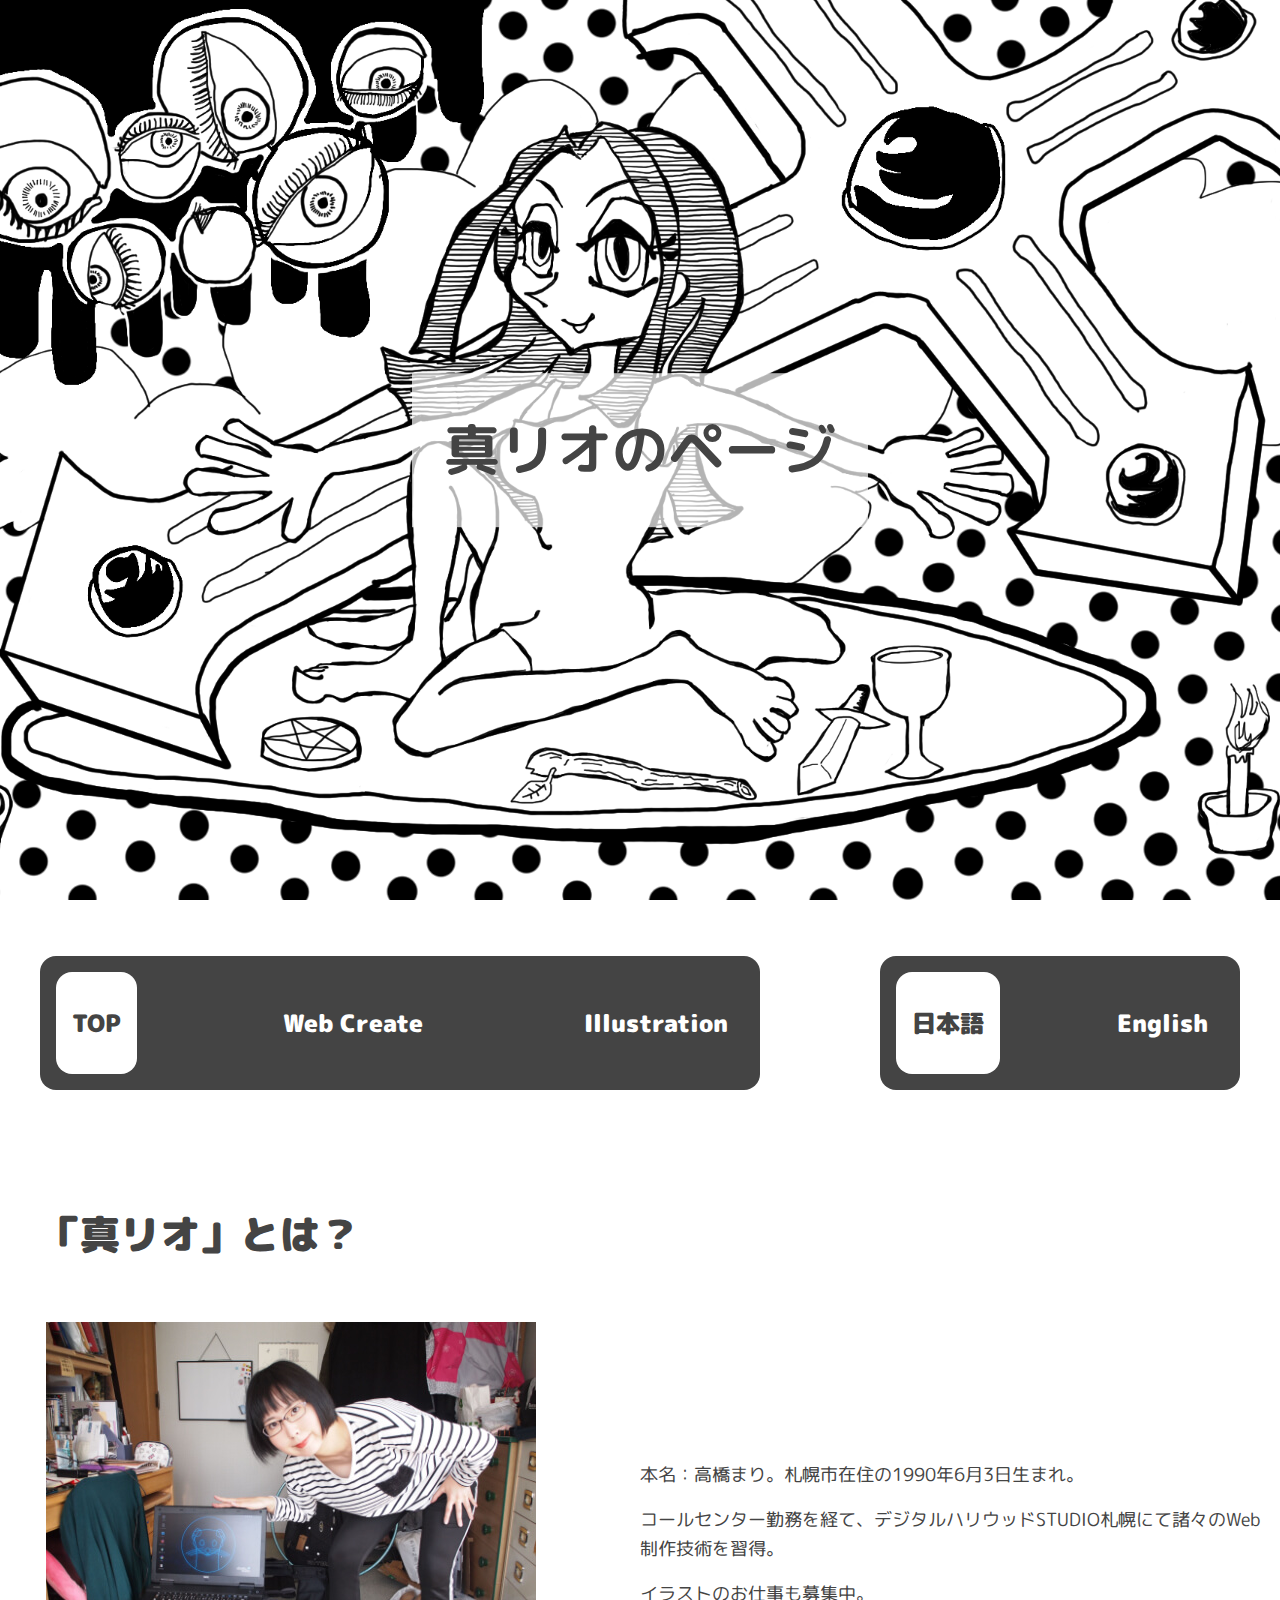
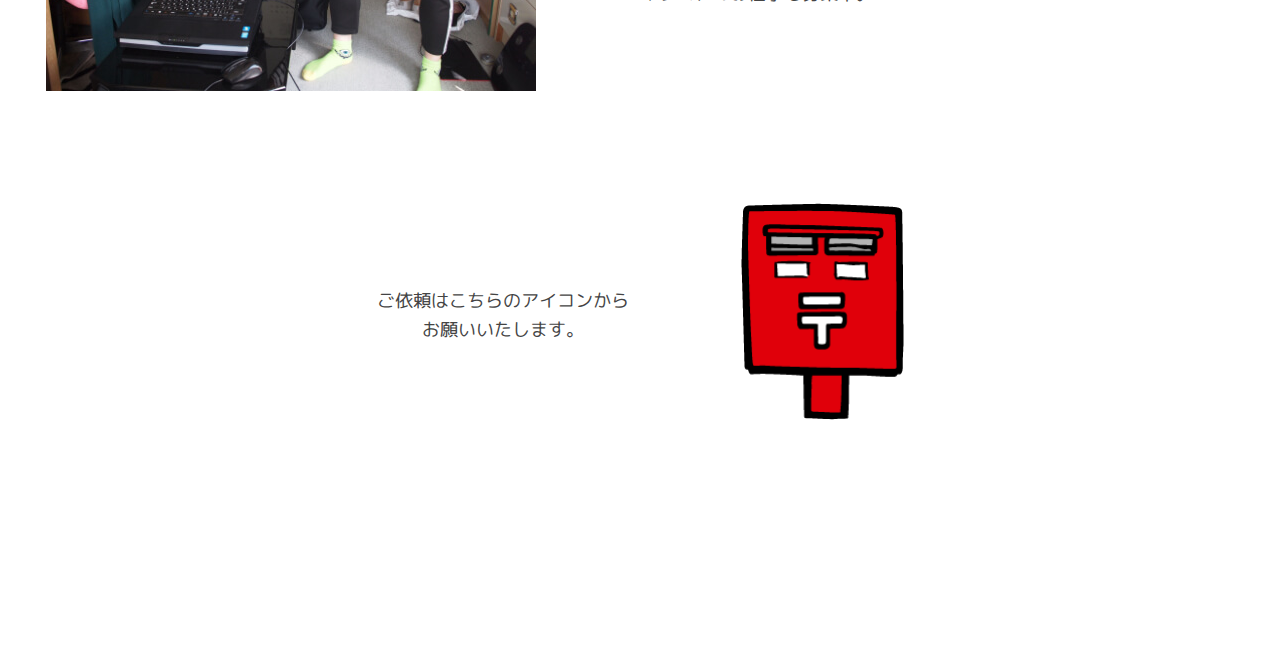
==== index.html @ ce312f0a "8/27のコミット" ====
<!DOCTYPE html>
<html lang="ja">
<head>
    <meta charset="UTF-8">
    <meta name="viewport" content="width=device-width, initial-scale=1.0, user-scalable=no">
    <meta name="description" content="イラストやWeb制作をする「真リオ」のWebサイト"><!--検索結果に表示させる内容を記述-->
    <meta name="keywords" content=""><!--検索に引っ掛けたいキーワードをカンマで区切って記述-->
    <!--<meta name="robots" content="noindex,nofollow">　←検索避けするにはこれを記述。使わなければ削除-->
    <meta name="format-detection" content="email=no,telephone=no,address=no"><!--リンクに変換しない設定-->
    
    <title>真リオのページ｜Web制作者でイラストレーター</title>
    
    <link rel="stylesheet" href="./css/recet.css"><!--リセットCSSのhrefを記述-->

    <link rel="stylesheet" href="./css/swiper.min.css">

    <link rel="stylesheet" href="./css/style.css"><!--スタイルCSSのhrefを記述-->
    
    <link href="https://fonts.googleapis.com/css2?family=M+PLUS+Rounded+1c:wght@400;900&display=swap" rel="stylesheet">

    
    
    <script src=""></script><!--JavaScriptのファイルを記載-->
    
</head>
<body class="top">
    <header>
        <div class="swiper-container">
            <div class="swiper-wrapper">
                <div class="swiper-slide">
                    <div class="slide-img img01"></div>
                </div>
                <div class="swiper-slide">
                    <div class="slide-img img02"></div>
                </div>
            </div><!-- //.swiper-wrapper-->
        </div><!-- //.swiper-container-->
        
        <div class="header_wrapper">
            <h1>真リオのページ</h1>
            <div>

            </div>
        </div>
    </header>
    
    <nav>
        <ul class="language flex">
            <li><a href="#" class="active">日本語</a></li>
            <li><a href="./en">English</a></li>
        </ul>
        <ul class="menu flex">
            <li><a href="#" class="active">TOP</a></li>
            <li><a href="./web">Web Create</a></li>
            <li><a href="./illustration">Illustration</a></li>
        </ul>
    </nav>

    <div class="main">
        <section>
            <h2>「真リオ」とは？</h2>
            <div class="flex wrapper">
                <div class="img">
                    <img src="./images/img1.jpg" alt="真リオの写真">
                </div>
                <div class="text">
                    <div class="text_inner">
                        <p>
                            本名：高橋まり。札幌市在住の1990年6月3日生まれ。
                        </p>
                        <p>
                            コールセンター勤務を経て、デジタルハリウッドSTUDIO札幌にて諸々のWeb制作技術を習得。
                        </p>
                        <p>
                            イラストのお仕事も募集中。
                        </p>
                    </div>
                </div>
            </div>
            <div class="flex post">
                <p>
                    ご依頼はこちらのアイコンから<br>お願いいたします。
                </p>
                <div class="post_icon">
                    <a href="mailto:mario.mosakuchu@gmail.com"><img src="./images/post_icon.png" alt="ポストのアイコン"></a>
                </div>
            </div>
        </section>
        

    </div><!-- //.main -->
    <footer>
        <small>
            &copy; 真リオのページ All rights reserved.
        </small>
    </footer>
    <script src="./js/swiper.min.js"></script>
    <script>
        let mySwiper = new Swiper('.swiper-container',{
            loop: true,
            autoplay: {
                delay: 5000,
                disableOnInteraction: false
            }
        });
    </script>
</body>
</html>
---- css/recet.css ----
/* 
html5doctor.com Reset Stylesheet
v1.6.1
Last Updated: 2010-09-17
Author: Richard Clark - http://richclarkdesign.com 
Twitter: @rich_clark
*/

html, body, div, span, object, iframe,
h1, h2, h3, h4, h5, h6, p, blockquote, pre,
abbr, address, cite, code,
del, dfn, em, img, ins, kbd, q, samp,
small, strong, sub, sup, var,
b, i,
dl, dt, dd, ol, ul, li,
fieldset, form, label, legend,
table, caption, tbody, tfoot, thead, tr, th, td,
article, aside, canvas, details, figcaption, figure, 
footer, header, hgroup, menu, nav, section, summary,
time, mark, audio, video {
    margin:0;
    padding:0;
    border:0;
    outline:0;
    font-size:100%;
    vertical-align:baseline;
    background:transparent;
}

body {
    line-height:1;
}

article,aside,details,figcaption,figure,
footer,header,hgroup,menu,nav,section { 
    display:block;
}

nav ul {
    list-style:none;
}

blockquote, q {
    quotes:none;
}

blockquote:before, blockquote:after,
q:before, q:after {
    content:'';
    content:none;
}

a {
    margin:0;
    padding:0;
    font-size:100%;
    vertical-align:baseline;
    background:transparent;
}

/* change colours to suit your needs */
ins {
    background-color:#ff9;
    color:#000;
    text-decoration:none;
}

/* change colours to suit your needs */
mark {
    background-color:#ff9;
    color:#000; 
    font-style:italic;
    font-weight:bold;
}

del {
    text-decoration: line-through;
}

abbr[title], dfn[title] {
    border-bottom:1px dotted;
    cursor:help;
}

table {
    border-collapse:collapse;
    border-spacing:0;
}

/* change border colour to suit your needs */
hr {
    display:block;
    height:1px;
    border:0;   
    border-top:1px solid #cccccc;
    margin:1em 0;
    padding:0;
}

input, select {
    vertical-align:middle;
}
---- css/style.css ----
@charset "utf-8";
/* CSS document */

html{
	font-size: 18px;
}

body{
	font-family: 'M PLUS Rounded 1c', sans-serif;
	color: #444444;
	background-color: #fff;
	font-feature-settings: "palt";
	letter-spacing: normal;
	line-height: 1.6;
    
    width: 100%;

    background-image: url(../images/bg.png);
    background-repeat: no-repeat;
    background-attachment: fixed;
    background-size: cover;
}

*{
	box-sizing: border-box;
	-moz-box-sizing: border-box;
}
img{
    max-width: 100%;
    height: auto;
}
a{
    /* color: #955400; */
    text-decoration: none;
    font-weight: 900;
}
p{
    margin: 16px 0;
}
ul{
    list-style: none;
}
.flex{
    display: flex;
    align-items: center;
    justify-content: space-between;
}

/*header*/
header{
    position: relative;
}
.swiper-slide-active .slide-img,
.swiper-slide-duplicate-active .slide-img,
.swiper-slide-prev .slide-img { /* 12秒かけて拡大させる */
    -webkit-animation: zoomUp 12s linear 0s;
    animation: zoomUp 12s linear 0s;
    -webkit-animation-fill-mode: both;
    animation-fill-mode: both;
}
.slide-img.img01{
    background: url("../images/header_pict1.png") center;
    background-size: cover;
    background-repeat: no-repeat;
    width: 100vw;
    height: 100vh;
}
.slide-img.img02{
    background: url("../images/header_pict2.png") top;
    width: 100vw;
    height: 100vh;
}
  
  @keyframes zoomUp { /* 1.15倍させる指定 */
    0% {
        -webkit-transform: scale(1);
        transform: scale(1);
    }
    100% {
        -webkit-transform: scale(1.15);
        transform: scale(1.15);
    }
  }

.header_wrapper{
    width: 100%;
    height: 100vh;
    margin: 0 auto;
    position: absolute;
    top: 0;
    left: 0;
    z-index: 1000;
}
body.top h1{ 
    font-size: 56px;
    background-color: rgba(255,255,255,0.7);
    padding: 32px;
    position: absolute;
    top: 50%;
    left: 50%;
    transform: translate(-50%,-50%);
}
body.illustration h1,
body.web h1{
    font-size: 56px;
    width: 1200px;
    margin: 56px auto 0;
}
nav{
    width: 1200px;
    margin: 56px auto;
    display: flex;
    flex-direction: row-reverse;
    align-items: center;
    justify-content: space-between;
}
.menu,
.language{
    background-color: #444444;
    padding: 16px;
    margin-bottom: 56px;
    border-radius: 16px;
}
.menu a,
.language a{
    width: 100%;
    padding: 32px 16px;
    color: #fff;
    text-align: center;
    display: inline-block;
    border-radius: 16px;
    position: relative;
    font-size: 24px;
}
.menu a:hover,
.language a:hover{
    background-color: lightgray;
    color: #444;
}
.menu{
    width: 60%;
    margin-right: auto;
}
.language{
    width: 30%;
    margin-left: auto;
}
.menu a.active,
.language a.active{
    background-color: #fff;
    color: #444;
}

/*TOP_main*/
.main{
    /* width: 1200px;
    margin: 0 auto; */
    
}
section{
    margin-bottom: 96px;
}
h2{
    font-size: 40px;
    font-weight: 900;
    width: 1200px;
    margin: 0 auto 32px;
}
.wrapper{
    margin: 112px 0 0;
}
.img{
    width: 50%;
    height: auto;
    position: relative;
    z-index: 1000;
}
.img>img{
    display: block;
    margin-left: auto;
    margin-right: 104px;
    margin-top: -56px;
}
.img::before{
    content: "";
    display: block;
    width: 80%;
    height: 369px;
    position: absolute;
    top: 0;
    left: 0;
    z-index: -1000;
    background-image: url(../images/01.jpg);
}
.text{
    width: 50%;
    padding: 56px 0;
    
}
.text_inner{
    width: 620px;
    margin-right: auto;
}
.flex.post{
    margin: 112px auto 0;
    justify-content: center;
}
.flex.post p{
    text-align: center;
    margin-left: auto;
    padding-right: 112px;
}
.post_icon{
    display: block;
    margin-right: auto;
    position: relative;
}
.post_icon:hover::before{
    content: "";
    display: block;
    width: 112px;
    height: 6px;
    border-radius: 2px;
    background-color: #444;
    transform: rotate(45deg);
    position: absolute;
    top: 30px;
    left: -160px;
}
.post_icon:hover::after{
    content: "";
    display: block;
    width: 112px;
    height: 6px;
    border-radius: 2px;
    background-color: #444;
    transform: rotate(-45deg);
    position: absolute;
    bottom: 30px;
    left: -160px;
}


/* illustration & Web*/
.setsumei{
    width: 1200px;
    margin: 0 auto;
}

.web .syoukai{
    width: 1200px;
    margin: 0 auto 56px;
}
.syoukai_inner_right{
    width: 678px;
}

/*footer*/
footer{
    width: 100%;
    background-image: url(../images/01.jpg);
    padding: 56px 0;
}
footer>small{
    display: block;
    width: 1000px;
    margin: 0 auto;
    text-align: right;
    color: #fff;
}


@media screen and (max-width:1240px){
    h1{
        font-size: 32px;
        padding: 0;
        margin: 30px 30px 0;
        width: fit-content;
    }
    body.illustration h1,
    body.web h1{
        font-size: 32px;
        width: calc(100% - 60px);
        margin: 56px auto 0;
    }
    nav{
        width: 100%;
        padding: 0 30px;
        margin: 30px 0;
    }
    .menu a,
    .language a{
        padding: 16px;
        font-size: 18px;
    }
    .menu{
        width: 45%;
    }
    .language{
        width: 30%;
    }
    
    
    /* main */
    .main{
        width: 100%;
    }
    h2{
        width: calc(100% - 60px);
        font-size: 32px;
        margin: 0 auto 32px;
    }
    .wrapper{
        margin: 112px 0 0;
    }
    .img{
        width: 50%;
        height: auto;
        position: relative;
        z-index: 1000;
    
        
    }
    .img>img{
        display: block;
        margin-left: auto;
        margin-right: 0;
    }
    .img::before{
        width: 80%;
        height: 369px;
    }
    .text{
        width: 50%;
        margin-left: auto;
        padding: 56px 30px;  
    }
    .text_inner{
        width: 100%;
        margin-right: auto;
    }


    /* illustration & Web*/
    .setsumei{
        width: calc(100% - 60px);
        
    }
    .web .syoukai{
        width: calc(100% - 60px);   
    }
    .syoukai_inner_right{
        width: 50%;
        margin-left: 32px;
    }
    footer>small{
        width: 100%;
        padding-right: 24px;
        font-size: 14px;
    }
    
}
@media screen and (max-width:1024px){
    .menu{
        width: 55%;
        
    }
    .language{
        width: 40%;
        
    }
    /* main */
    .main{
        width: 100%;
        /* padding: 30px; */
    }

    .wrapper{
        margin: 112px 0 0;
        flex-direction: column;
    }
    .img{
        width: 100%;        
    }
    .img>img{
        margin: -56px auto 0;

    }
    .img::before{
        width: 560px;
        height: 369px;
    }
    .text{
        /* width: calc(100% - 60px); */
        width: 490px;
        margin: 112px auto 0;
        padding: 0;
    }
    .flex.post{
        margin: 56px auto 0;
        width: calc(100% - 60px);
    }
    .flex.post p{
        text-align: center;
        margin-left: auto;
        padding-right: 88px;
    }
}

@media screen and (max-width:640px){
    html{
        font-size: 16px;
    }
    nav{
        display: flex;
        flex-direction: row-reverse;
        align-items: center;
        justify-content: space-between;
    }
    .menu{
        width: 50%;
        flex-direction: column;
    }
    .language{
        width: 45%;
        flex-direction: column;
    }
    .menu li,
    .language li{
        width: 100%;
        margin-bottom: 16px;
    }
    .menu li:last-of-type,
    .language li:last-of-type{
        margin-bottom: 0;
    }

    section{
        margin-bottom: 56px;
    }

    .wrapper{
        margin: 112px 0 0;
        flex-direction: column;
    }
    .img{
        width: 100%;        
    }
    .img>img{
        margin: -56px auto 0;
        padding: 0 30px;
    }
    .img::before{
        width: 85%;
        height: calc(100% + 56px);
    }
    .text{
        width: calc(100% - 60px);
        margin: 112px auto 0;
        padding: 0;
    }


    .post_icon:hover::before{
        display: none;
    }
    .post_icon:hover::after{
        display: none;
    }


}
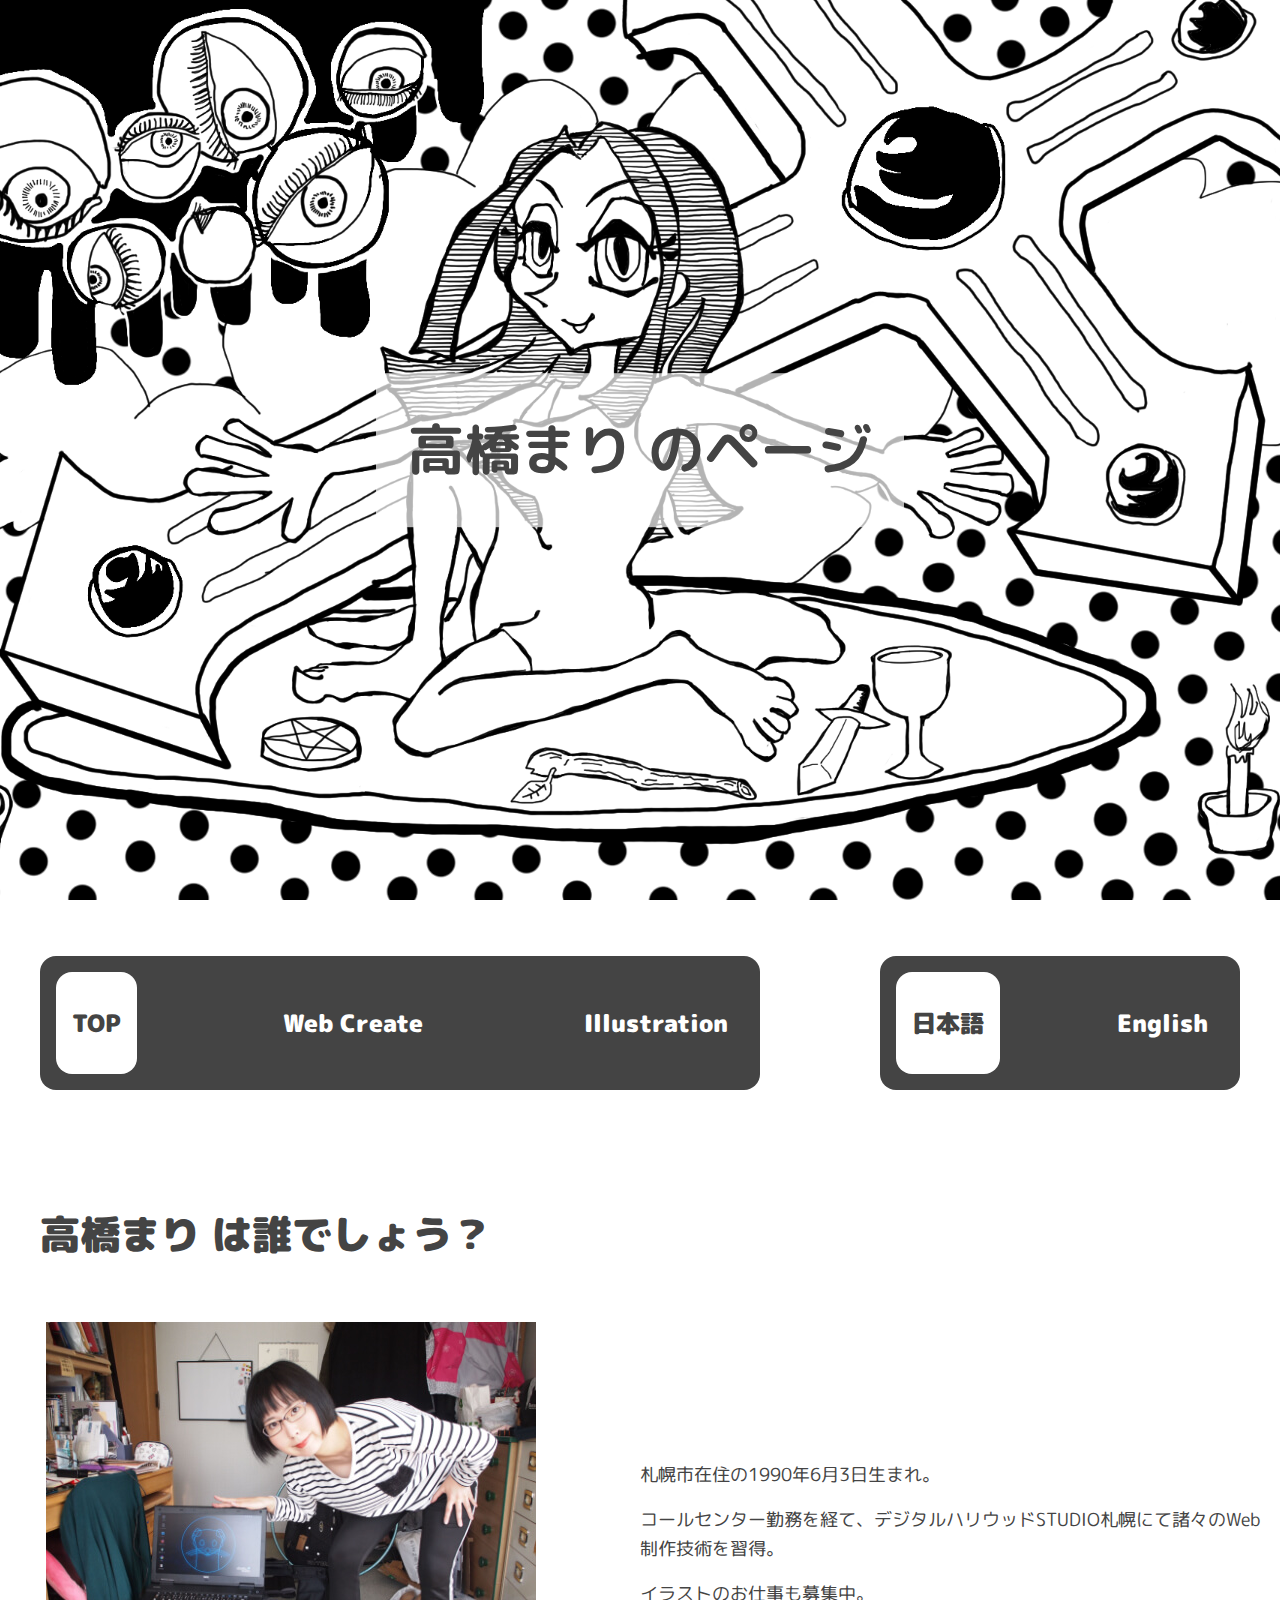
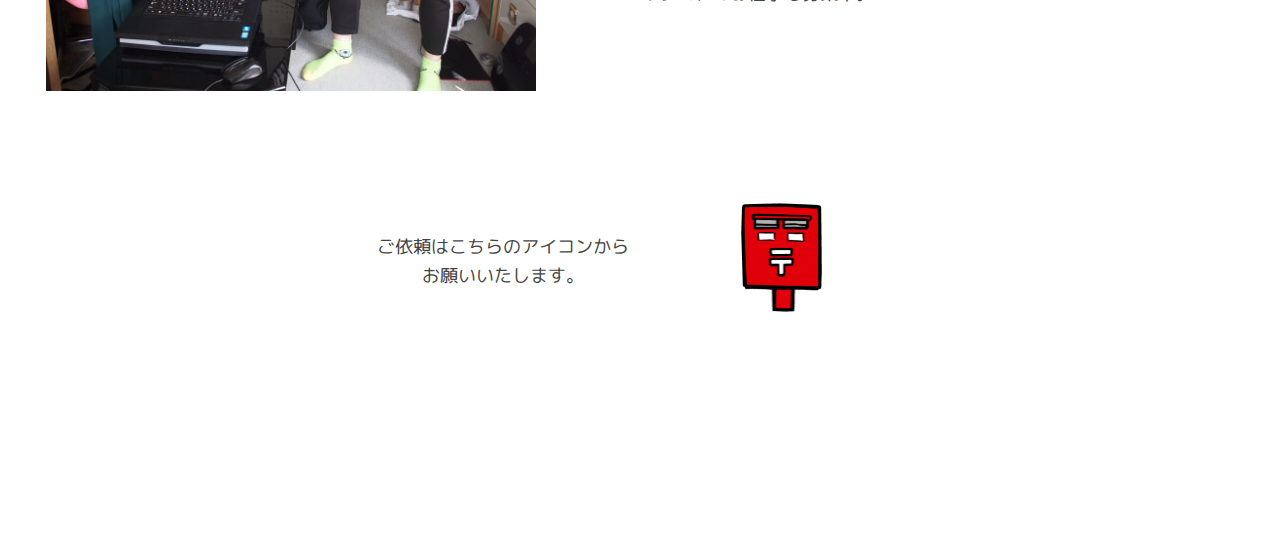
==== commit def22661: "18:20頃のコミット" ====
--- a/index.html
+++ b/index.html
@@ -8,7 +8,7 @@
     <!--<meta name="robots" content="noindex,nofollow">　←検索避けするにはこれを記述。使わなければ削除-->
     <meta name="format-detection" content="email=no,telephone=no,address=no"><!--リンクに変換しない設定-->
     
-    <title>真リオのページ｜Web制作者でイラストレーター</title>
+    <title>高橋まり のページ｜Web制作者でイラストレーター</title>
     
     <link rel="stylesheet" href="./css/recet.css"><!--リセットCSSのhrefを記述-->
 
@@ -37,7 +37,7 @@
         </div><!-- //.swiper-container-->
         
         <div class="header_wrapper">
-            <h1>真リオのページ</h1>
+            <h1>高橋まり のページ</h1>
             <div>
 
             </div>
@@ -58,7 +58,7 @@
 
     <div class="main">
         <section>
-            <h2>「真リオ」とは？</h2>
+            <h2>高橋まり は誰でしょう？</h2>
             <div class="flex wrapper">
                 <div class="img">
                     <img src="./images/img1.jpg" alt="真リオの写真">
@@ -66,7 +66,7 @@
                 <div class="text">
                     <div class="text_inner">
                         <p>
-                            本名：高橋まり。札幌市在住の1990年6月3日生まれ。
+                            札幌市在住の1990年6月3日生まれ。
                         </p>
                         <p>
                             コールセンター勤務を経て、デジタルハリウッドSTUDIO札幌にて諸々のWeb制作技術を習得。
@@ -91,7 +91,7 @@
     </div><!-- //.main -->
     <footer>
         <small>
-            &copy; 真リオのページ All rights reserved.
+            &copy; 高橋まり のページ All rights reserved.
         </small>
     </footer>
     <script src="./js/swiper.min.js"></script>
--- a/css/style.css
+++ b/css/style.css
@@ -218,35 +218,51 @@
 .post_icon:hover::before{
     content: "";
     display: block;
-    width: 112px;
+    width: 80px;
     height: 6px;
     border-radius: 2px;
     background-color: #444;
     transform: rotate(45deg);
     position: absolute;
-    top: 30px;
-    left: -160px;
+    top: 0px;
+    left: -100px;
 }
 .post_icon:hover::after{
     content: "";
     display: block;
-    width: 112px;
+    width: 80px;
     height: 6px;
     border-radius: 2px;
     background-color: #444;
     transform: rotate(-45deg);
     position: absolute;
-    bottom: 30px;
-    left: -160px;
-}
-
+    bottom: 0px;
+    left: -100px;
+}
+.post_icon img{
+    width: 50%;
+}
 
 /* illustration & Web*/
 .setsumei{
     width: 1200px;
     margin: 0 auto;
 }
-
+.setsumei.flex>div:first-of-type{
+    width: 45%;
+}
+.setsumei .flex.skill{
+    width: 45%;
+}
+.setsumei .flex.skill>div:first-of-type{
+    width: 30%;
+}
+.setsumei .flex.skill>div:last-of-type{
+    width: 60%;
+}
+.skill{
+    margin-top: 0px;
+}
 .web .syoukai{
     width: 1200px;
     margin: 0 auto 56px;
@@ -274,7 +290,6 @@
     h1{
         font-size: 32px;
         padding: 0;
-        margin: 30px 30px 0;
         width: fit-content;
     }
     body.illustration h1,
@@ -344,7 +359,7 @@
     /* illustration & Web*/
     .setsumei{
         width: calc(100% - 60px);
-        
+        margin: 0 auto;
     }
     .web .syoukai{
         width: calc(100% - 60px);   
@@ -369,12 +384,21 @@
         width: 40%;
         
     }
+    .menu a,
+    .language a{
+        font-size: 16px;
+        padding: 10px;
+    }
+
     /* main */
     .main{
         width: 100%;
         /* padding: 30px; */
     }
-
+    h2{
+        font-size: 32px;
+        margin: 0 auto 32px;
+    }
     .wrapper{
         margin: 112px 0 0;
         flex-direction: column;
@@ -405,24 +429,51 @@
         margin-left: auto;
         padding-right: 88px;
     }
+
+    .setsumei{
+        flex-direction: column;
+    }
+    .setsumei.flex>div:first-of-type{
+        width: 85%;
+    }
+    .setsumei .flex.skill{
+        width: 85%;
+    }
+    .setsumei .flex.skill>div:first-of-type{
+        width: 30%;
+    }
+    .setsumei .flex.skill>div:last-of-type{
+        width: 60%;
+    }
+    .skill{
+        margin-top: 56px;
+    }
 }
 
 @media screen and (max-width:640px){
     html{
         font-size: 16px;
+    }
+    body.top h1{
+        font-size: 32px;
+    }
+    h2{
+        font-size: 24px;
+        margin: 0 auto 32px;
     }
     nav{
         display: flex;
         flex-direction: row-reverse;
         align-items: center;
         justify-content: space-between;
+        padding: 0 20px;
     }
     .menu{
-        width: 50%;
+        width: 55%;
         flex-direction: column;
     }
     .language{
-        width: 45%;
+        width: 40%;
         flex-direction: column;
     }
     .menu li,
@@ -461,6 +512,17 @@
     }
 
 
+    /* illustration & Web*/
+    .syoukai_inner.flex{
+        flex-direction: column;
+    }
+    .syoukai_inner_right{
+        width: 85%;
+        margin-left: 0;
+        margin-top: 32px;
+    }
+
+
     .post_icon:hover::before{
         display: none;
     }
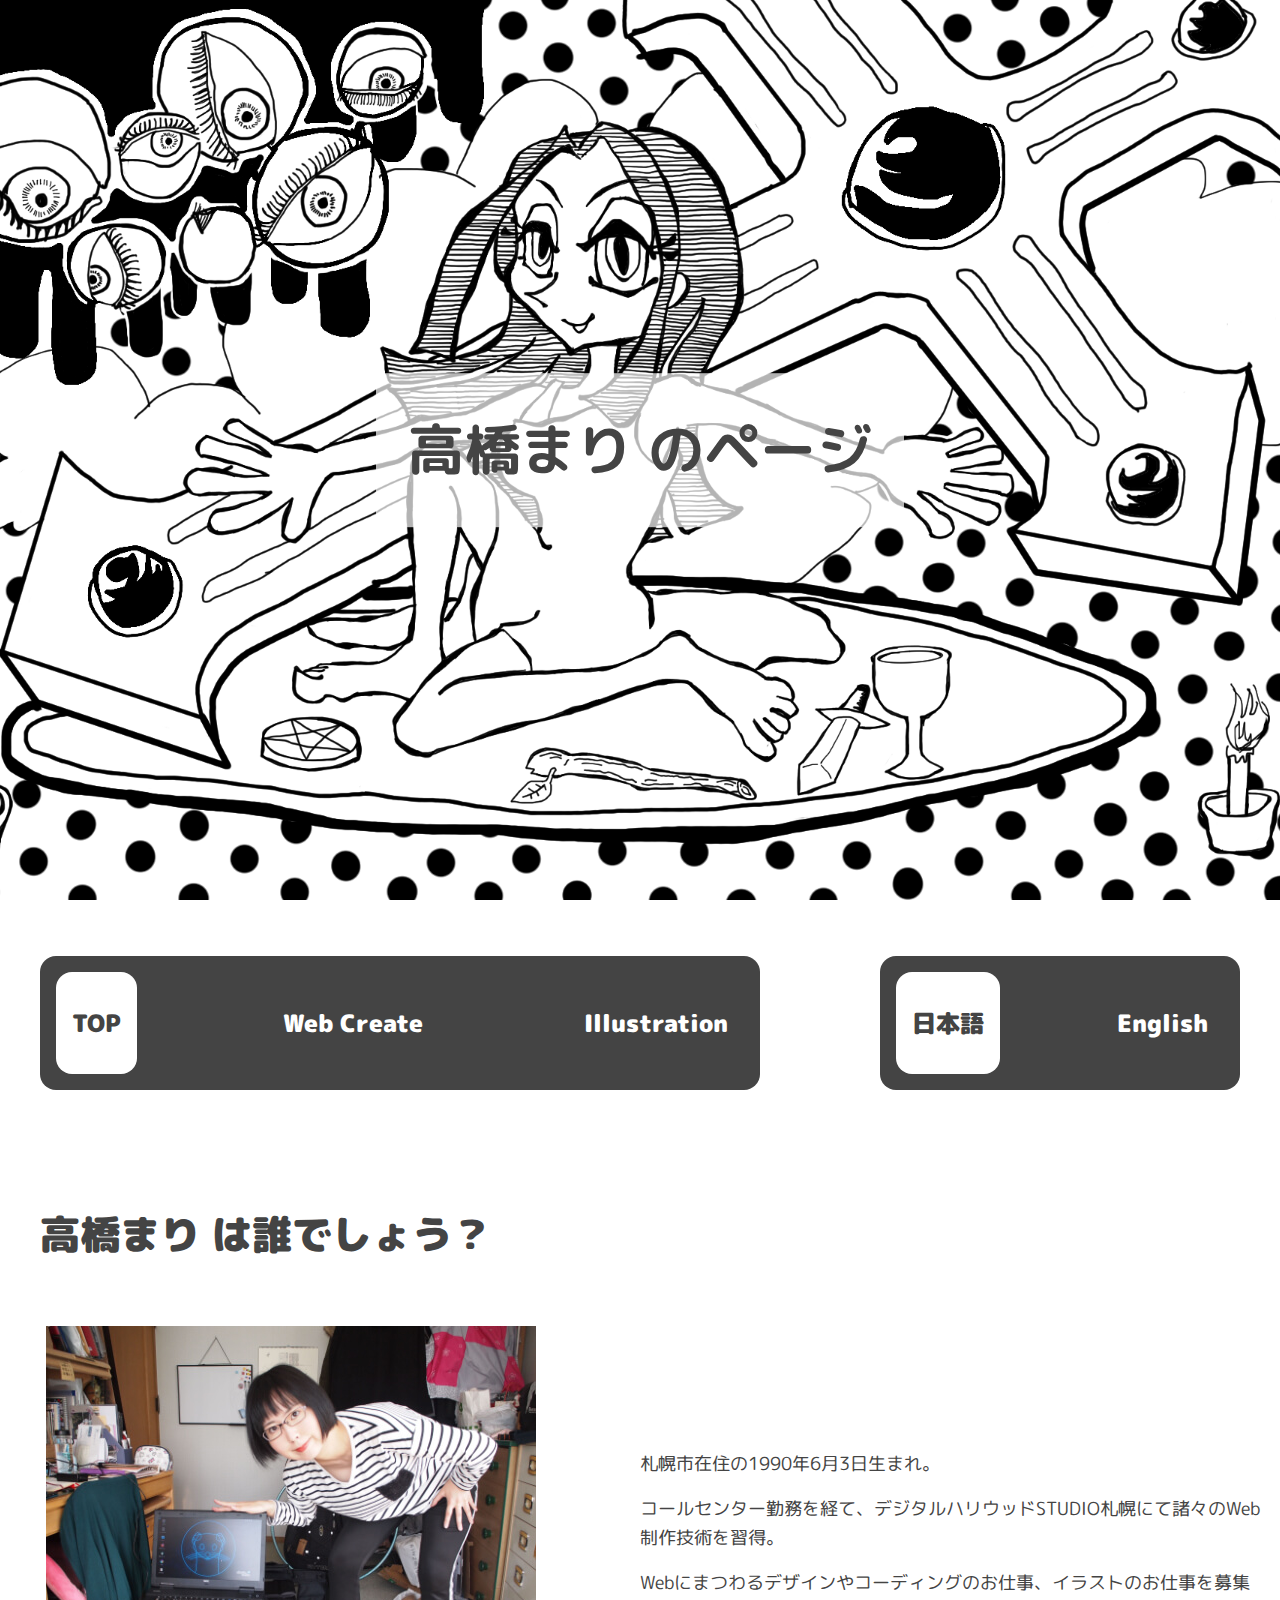
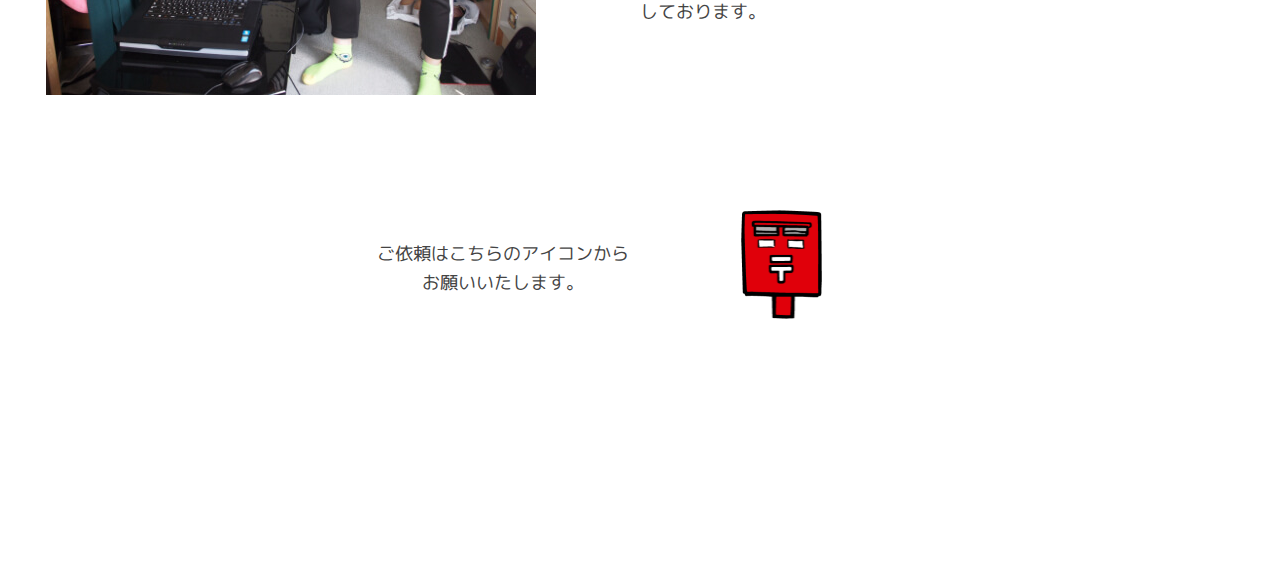
==== commit 5b4ab96d: "テキストの微調整" ====
--- a/index.html
+++ b/index.html
@@ -1,6 +1,7 @@
 <!DOCTYPE html>
 <html lang="ja">
-<head>
+<head prefix="og: http://ogp.me/ns# fb: http://ogp.me/ns/fb# website: http://ogp.me/ns/website#">
+
     <meta charset="UTF-8">
     <meta name="viewport" content="width=device-width, initial-scale=1.0, user-scalable=no">
     <meta name="description" content="イラストやWeb制作をする「真リオ」のWebサイト"><!--検索結果に表示させる内容を記述-->
@@ -13,14 +14,22 @@
     <link rel="stylesheet" href="./css/recet.css"><!--リセットCSSのhrefを記述-->
 
     <link rel="stylesheet" href="./css/swiper.min.css">
-
+    <link rel="stylesheet" href="https://cdnjs.cloudflare.com/ajax/libs/animate.css/3.5.2/animate.min.css">
     <link rel="stylesheet" href="./css/style.css"><!--スタイルCSSのhrefを記述-->
     
     <link href="https://fonts.googleapis.com/css2?family=M+PLUS+Rounded+1c:wght@400;900&display=swap" rel="stylesheet">
 
-    
-    
-    <script src=""></script><!--JavaScriptのファイルを記載-->
+    <meta property="og:url" content="https://www.mariomosakuchu.site" />
+    <meta property="og:type" content="website" />
+    <meta property="og:title" content="高橋まり のページ" />
+    <meta property="og:description" content="北海道札幌市在住・Web制作者でイラストレーターでもある「高橋まり」のサイト。" />
+    <meta property="og:site_name" content="高橋まり のページ｜Web制作者でイラストレーター" />
+    <meta name="twitter:card" content="summary" />
+    <meta name="twitter:site" content="@Mario_parallel" />
+
+    <script src="https://ajax.googleapis.com/ajax/libs/jquery/3.1.1/jquery.min.js"></script>
+
+    <script src="./js/index.js"></script><!--JavaScriptのファイルを記載-->
     
 </head>
 <body class="top">
@@ -46,11 +55,11 @@
     
     <nav>
         <ul class="language flex">
-            <li><a href="#" class="active">日本語</a></li>
+            <li><a href="./index.html" class="active">日本語</a></li>
             <li><a href="./en">English</a></li>
         </ul>
         <ul class="menu flex">
-            <li><a href="#" class="active">TOP</a></li>
+            <li><a href="./index.html" class="active">TOP</a></li>
             <li><a href="./web">Web Create</a></li>
             <li><a href="./illustration">Illustration</a></li>
         </ul>
@@ -72,7 +81,7 @@
                             コールセンター勤務を経て、デジタルハリウッドSTUDIO札幌にて諸々のWeb制作技術を習得。
                         </p>
                         <p>
-                            イラストのお仕事も募集中。
+                            Webにまつわるデザインやコーディングのお仕事、イラストのお仕事を募集しております。
                         </p>
                     </div>
                 </div>
@@ -81,13 +90,12 @@
                 <p>
                     ご依頼はこちらのアイコンから<br>お願いいたします。
                 </p>
-                <div class="post_icon">
+                <div class="post_icon animated pulse infinite">
                     <a href="mailto:mario.mosakuchu@gmail.com"><img src="./images/post_icon.png" alt="ポストのアイコン"></a>
                 </div>
             </div>
         </section>
-        
-
+        <div id="page_top"><a href="#">↑</a></div>
     </div><!-- //.main -->
     <footer>
         <small>
--- a/css/style.css
+++ b/css/style.css
@@ -99,6 +99,9 @@
     top: 50%;
     left: 50%;
     transform: translate(-50%,-50%);
+}
+h1>a{
+    color: #444;
 }
 body.illustration h1,
 body.web h1{
@@ -270,6 +273,17 @@
 .syoukai_inner_right{
     width: 678px;
 }
+.artwork{
+    flex-wrap: wrap;
+    width: 1200px;
+    margin: 0 auto;
+}
+.artwork>a{
+    max-width: 530px;
+    display: block;
+    margin: 0 auto;
+}
+
 
 /*footer*/
 footer{
@@ -285,6 +299,26 @@
     color: #fff;
 }
 
+#page_top{
+    width: 50px;
+    height: 50px;
+    position: fixed;
+    right: 0;
+    bottom: 0;
+    background: #444;
+    border-radius: 50%;
+}
+#page_top a{
+    position: relative;
+    display: block;
+    width: 50px;
+    height: 50px;
+    text-decoration: none;
+    color: #fff;
+    text-align: center;
+    line-height: 50px;
+    font-size: 32px;
+}
 
 @media screen and (max-width:1240px){
     h1{
@@ -368,6 +402,11 @@
         width: 50%;
         margin-left: 32px;
     }
+
+    .artwork{
+        width: calc(100% - 60px);
+    }
+    
     footer>small{
         width: 100%;
         padding-right: 24px;
@@ -447,6 +486,11 @@
     }
     .skill{
         margin-top: 56px;
+    }
+    .artwork img{
+        max-width: 100%;
+        min-width: 300px;
+    
     }
 }
 
